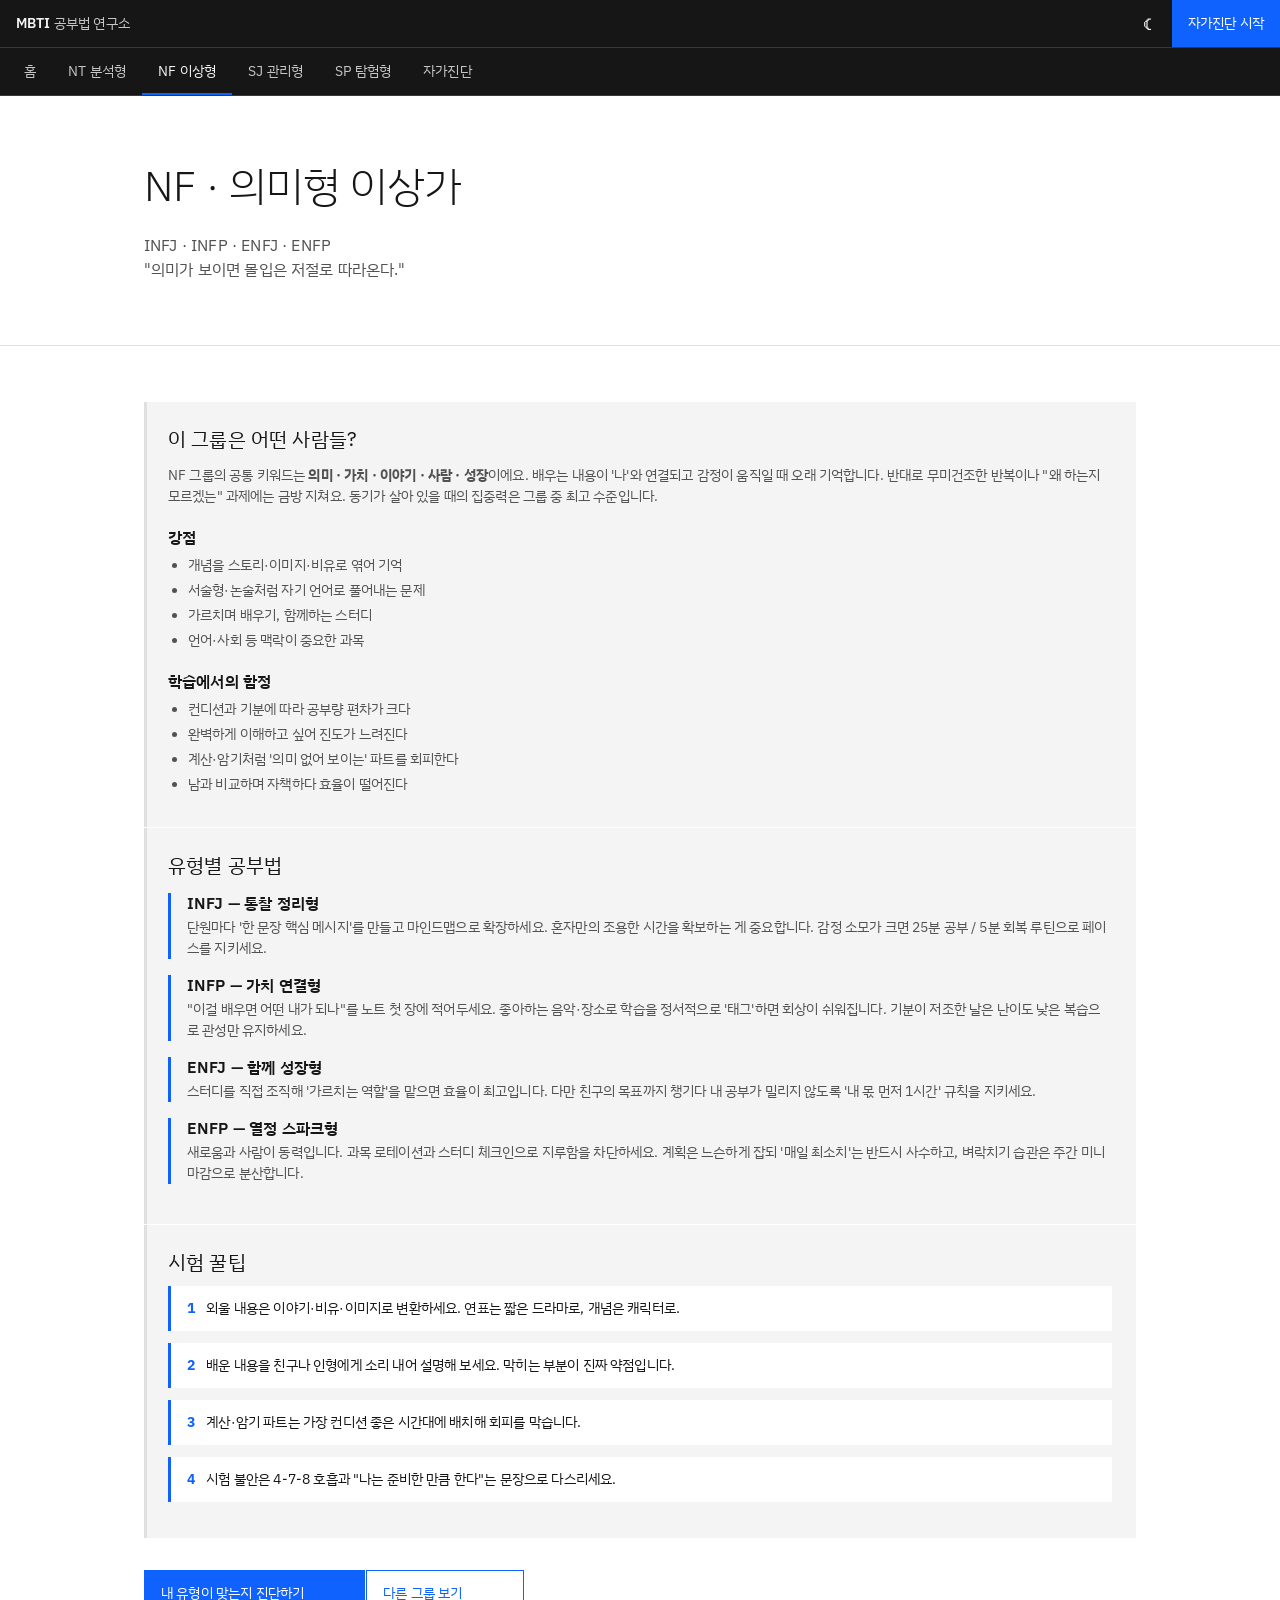
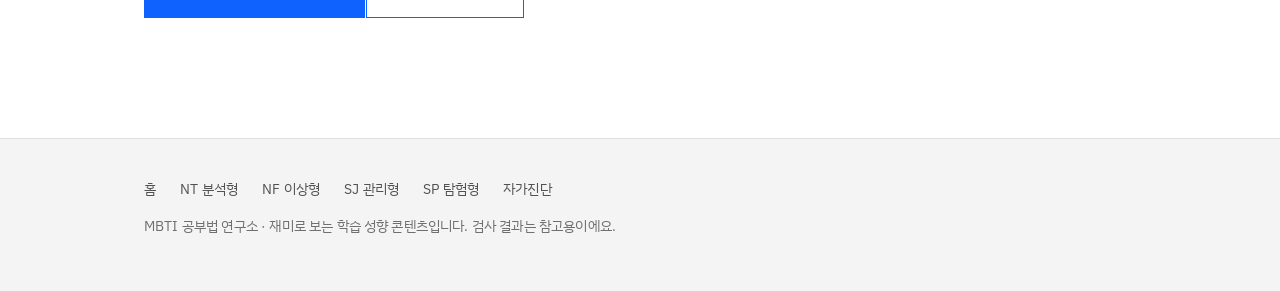
==== nf.html @ db561b2a "MBTI 공부법 연구소 정적 사이트 초기 구현 - index + NT/NF/SJ/SP 그룹 페이지 + 10문항 자가진단(test.html) - 공부 습관 점수 합산 후 최고점 그룹" ====
<!DOCTYPE html>
<html lang="ko">
<head>
  <meta charset="UTF-8" />
  <meta name="viewport" content="width=device-width, initial-scale=1" />
  <title>NF 의미형 이상가 공부법 — MBTI 공부법 연구소</title>
  <meta name="description" content="NF(INFJ·INFP·ENFJ·ENFP)의 학습 성향, 강점과 함정, 유형별 공부법과 시험 팁." />
  <script>try{var t=localStorage.getItem("theme");if(t==="dark"||(!t&&window.matchMedia("(prefers-color-scheme:dark)").matches)){document.documentElement.setAttribute("data-theme","dark")}else if(t==="light"){document.documentElement.setAttribute("data-theme","light")}}catch(e){}</script>
  <link rel="preconnect" href="https://fonts.googleapis.com" />
  <link rel="preconnect" href="https://fonts.gstatic.com" crossorigin />
  <link rel="stylesheet" href="https://fonts.googleapis.com/css2?family=IBM+Plex+Sans:wght@300;400;600&family=IBM+Plex+Sans+KR:wght@300;400;600&display=swap" />
  <link rel="stylesheet" href="css/style.css" />
</head>
<body>
  <header id="site-header" class="site-header"></header>
  <main>
    <section class="hero">
      <div class="container">
        <h1>NF · 의미형 이상가</h1>
        <p>INFJ · INFP · ENFJ · ENFP<br />"의미가 보이면 몰입은 저절로 따라온다."</p>
      </div>
    </section>

    <section class="section">
      <div class="container">
        <div class="prose">
          <h3>이 그룹은 어떤 사람들?</h3>
          <p>NF 그룹의 공통 키워드는 <strong>의미 · 가치 · 이야기 · 사람 · 성장</strong>이에요. 배우는 내용이 '나'와 연결되고 감정이 움직일 때 오래 기억합니다. 반대로 무미건조한 반복이나 "왜 하는지 모르겠는" 과제에는 금방 지쳐요. 동기가 살아 있을 때의 집중력은 그룹 중 최고 수준입니다.</p>
          <h4>강점</h4>
          <ul>
            <li>개념을 스토리·이미지·비유로 엮어 기억</li>
            <li>서술형·논술처럼 자기 언어로 풀어내는 문제</li>
            <li>가르치며 배우기, 함께하는 스터디</li>
            <li>언어·사회 등 맥락이 중요한 과목</li>
          </ul>
          <h4>학습에서의 함정</h4>
          <ul>
            <li>컨디션과 기분에 따라 공부량 편차가 크다</li>
            <li>완벽하게 이해하고 싶어 진도가 느려진다</li>
            <li>계산·암기처럼 '의미 없어 보이는' 파트를 회피한다</li>
            <li>남과 비교하며 자책하다 효율이 떨어진다</li>
          </ul>
        </div>

        <div class="prose">
          <h3>유형별 공부법</h3>
          <div class="type-block">
            <h4>INFJ — 통찰 정리형</h4>
            <p>단원마다 '한 문장 핵심 메시지'를 만들고 마인드맵으로 확장하세요. 혼자만의 조용한 시간을 확보하는 게 중요합니다. 감정 소모가 크면 25분 공부 / 5분 회복 루틴으로 페이스를 지키세요.</p>
          </div>
          <div class="type-block">
            <h4>INFP — 가치 연결형</h4>
            <p>"이걸 배우면 어떤 내가 되나"를 노트 첫 장에 적어두세요. 좋아하는 음악·장소로 학습을 정서적으로 '태그'하면 회상이 쉬워집니다. 기분이 저조한 날은 난이도 낮은 복습으로 관성만 유지하세요.</p>
          </div>
          <div class="type-block">
            <h4>ENFJ — 함께 성장형</h4>
            <p>스터디를 직접 조직해 '가르치는 역할'을 맡으면 효율이 최고입니다. 다만 친구의 목표까지 챙기다 내 공부가 밀리지 않도록 '내 몫 먼저 1시간' 규칙을 지키세요.</p>
          </div>
          <div class="type-block">
            <h4>ENFP — 열정 스파크형</h4>
            <p>새로움과 사람이 동력입니다. 과목 로테이션과 스터디 체크인으로 지루함을 차단하세요. 계획은 느슨하게 잡되 '매일 최소치'는 반드시 사수하고, 벼락치기 습관은 주간 미니 마감으로 분산합니다.</p>
          </div>
        </div>

        <div class="prose">
          <h3>시험 꿀팁</h3>
          <div class="tip"><strong>1</strong> 외울 내용은 이야기·비유·이미지로 변환하세요. 연표는 짧은 드라마로, 개념은 캐릭터로.</div>
          <div class="tip"><strong>2</strong> 배운 내용을 친구나 인형에게 소리 내어 설명해 보세요. 막히는 부분이 진짜 약점입니다.</div>
          <div class="tip"><strong>3</strong> 계산·암기 파트는 가장 컨디션 좋은 시간대에 배치해 회피를 막습니다.</div>
          <div class="tip"><strong>4</strong> 시험 불안은 4-7-8 호흡과 "나는 준비한 만큼 한다"는 문장으로 다스리세요.</div>
        </div>

        <div class="btn-row">
          <a class="btn btn-primary" href="test.html">내 유형이 맞는지 진단하기</a>
          <a class="btn btn-ghost" href="index.html#groups">다른 그룹 보기</a>
        </div>
      </div>
    </section>
  </main>
  <footer id="site-footer" class="site-footer"></footer>
  <script src="js/common.js"></script>
</body>
</html>
---- css/style.css ----
/* MBTI 공부법 연구소 — IBM Carbon Design System 기반 스타일 */

/* ── 디자인 토큰: 라이트 (Carbon White 테마) ── */
:root {
  --background: #ffffff;
  --layer: #f4f4f4;
  --layer-hover: #e8e8e8;
  --layer-accent: #e0e0e0;
  --border-subtle: #e0e0e0;
  --border-strong: #8d8d8d;
  --text-primary: #161616;
  --text-secondary: #525252;
  --text-helper: #6f6f6f;
  --link: #0f62fe;
  --link-hover: #0043ce;
  --interactive: #0f62fe;
  --button-primary: #0f62fe;
  --button-primary-hover: #0353e9;
  --button-primary-active: #002d9c;
  --support-error: #da1e28;
  --focus: #0f62fe;
  --field: #f4f4f4;
  --maxw: 1056px;
}

/* ── 디자인 토큰: 다크 (Carbon Gray 100 테마) ── */
:root[data-theme="dark"] {
  --background: #161616;
  --layer: #262626;
  --layer-hover: #333333;
  --layer-accent: #393939;
  --border-subtle: #393939;
  --border-strong: #6f6f6f;
  --text-primary: #f4f4f4;
  --text-secondary: #c6c6c6;
  --text-helper: #8d8d8d;
  --link: #78a9ff;
  --link-hover: #a6c8ff;
  --interactive: #4589ff;
  --support-error: #ff8389;
  --focus: #ffffff;
  --field: #262626;
}
@media (prefers-color-scheme: dark) {
  :root:not([data-theme="light"]) {
    --background: #161616;
    --layer: #262626;
    --layer-hover: #333333;
    --layer-accent: #393939;
    --border-subtle: #393939;
    --border-strong: #6f6f6f;
    --text-primary: #f4f4f4;
    --text-secondary: #c6c6c6;
    --text-helper: #8d8d8d;
    --link: #78a9ff;
    --link-hover: #a6c8ff;
    --interactive: #4589ff;
    --support-error: #ff8389;
    --focus: #ffffff;
    --field: #262626;
  }
}

*, *::before, *::after { box-sizing: border-box; }
html { scroll-behavior: smooth; }
[id] { scroll-margin-top: 6rem; }
body {
  margin: 0;
  font-family: "IBM Plex Sans", "IBM Plex Sans KR", system-ui, -apple-system,
    "Malgun Gothic", sans-serif;
  font-size: .875rem;
  line-height: 1.5;
  letter-spacing: .16px;
  background: var(--background);
  color: var(--text-primary);
  -webkit-font-smoothing: antialiased;
}
img { max-width: 100%; display: block; }
a { color: var(--link); text-decoration: none; }
a:hover { color: var(--link-hover); text-decoration: underline; }
:focus-visible { outline: 2px solid var(--focus); outline-offset: 2px; }

h1, h2, h3, h4 { margin: 0; font-weight: 400; line-height: 1.25; color: var(--text-primary); }
h1 { font-size: 2.625rem; font-weight: 300; letter-spacing: 0; }
h2 { font-size: 1.75rem; }
h3 { font-size: 1.25rem; }
h4 { font-size: 1rem; font-weight: 600; }

.container { max-width: var(--maxw); margin: 0 auto; padding: 0 32px; }

/* ── UI Shell 헤더 (2단: 마스트헤드 + 네비게이션) ── */
.site-header { position: sticky; top: 0; z-index: 8000; background: #161616; color: #f4f4f4; }
.masthead, .mastnav { display: flex; align-items: center; height: 48px; border-bottom: 1px solid #393939; }
.masthead { padding-left: 16px; }
.brand { font-size: .875rem; font-weight: 600; color: #f4f4f4; white-space: nowrap; }
.brand:hover { color: #f4f4f4; text-decoration: none; }
.brand b { font-weight: 400; color: #c6c6c6; }
.header-actions { display: flex; margin-left: auto; height: 100%; }
.icon-btn {
  width: 48px; height: 48px; border: 0; background: transparent; color: #f4f4f4;
  font-size: 1.15rem; cursor: pointer; display: flex; align-items: center; justify-content: center;
}
.icon-btn:hover { background: #333333; }
.header-cta {
  display: flex; align-items: center; height: 100%; padding: 0 16px;
  background: var(--button-primary); color: #fff; font-size: .875rem; border: 0;
  cursor: pointer; white-space: nowrap;
}
.header-cta:hover { background: var(--button-primary-hover); color: #fff; text-decoration: none; }
.mastnav { padding: 0 8px; overflow-x: auto; }
.mastnav a { display: flex; align-items: center; height: 48px; padding: 0 16px;
  color: #c6c6c6; font-size: .875rem; white-space: nowrap; }
.mastnav a:hover { background: #333333; color: #f4f4f4; text-decoration: none; }
.mastnav a.active { color: #f4f4f4; box-shadow: inset 0 -3px 0 0 var(--interactive); }

/* ── 히어로 ── */
.hero { padding: 64px 0; border-bottom: 1px solid var(--border-subtle); }
.hero h1 { max-width: 640px; }
.hero p { margin: 20px 0 0; max-width: 560px; font-size: 1rem; color: var(--text-secondary); }
.hero .cta { margin-top: 32px; }

/* ── 버튼 (Carbon) ── */
.btn {
  display: inline-flex; align-items: center; min-height: 48px;
  padding: 12px 60px 12px 16px; border: 1px solid transparent; border-radius: 0;
  font-family: inherit; font-size: .875rem; letter-spacing: .16px; text-align: left;
  cursor: pointer; transition: background 70ms cubic-bezier(0, 0, .38, .9);
}
.btn-primary { background: var(--button-primary); color: #fff; }
.btn-primary:hover { background: var(--button-primary-hover); color: #fff; text-decoration: none; }
.btn-primary:active { background: var(--button-primary-active); }
.btn-ghost { background: transparent; color: var(--link); border-color: var(--interactive); }
.btn-ghost:hover { background: var(--interactive); color: #fff; text-decoration: none; }
.btn-row { display: flex; flex-wrap: wrap; gap: 1px; }
.prose + .btn-row { margin-top: 32px; }

/* ── 섹션 ── */
.section { padding: 56px 0; }
.section > .container > h2 { margin-bottom: 8px; }
.section .lead { margin: 0 0 32px; color: var(--text-secondary); max-width: 600px; }

/* ── 그룹 카드 (Carbon 타일) ── */
.card-grid { display: grid; gap: 1px; background: var(--border-subtle);
  grid-template-columns: repeat(auto-fit, minmax(240px, 1fr)); }
.gcard { display: block; background: var(--layer); padding: 24px;
  border: 1px solid transparent; transition: background 110ms; }
.gcard:hover { background: var(--layer-hover); text-decoration: none; }
.gcard .tag { display: inline-block; font-size: .75rem; font-weight: 600; letter-spacing: .32px;
  color: #fff; background: var(--interactive); padding: 2px 8px; }
.gcard h3 { margin: 16px 0 4px; }
.gcard .types { margin: 0; font-size: .75rem; color: var(--text-helper); }
.gcard p { margin: 12px 0 0; color: var(--text-secondary); }

/* ── 본문 블록 ── */
.prose { background: var(--layer); border-left: 3px solid var(--border-subtle);
  padding: 24px 24px 24px 21px; margin-bottom: 1px; }
.prose h3 { color: var(--text-primary); }
.prose h4 { margin: 20px 0 6px; }
.prose ul { padding-left: 20px; margin: 8px 0; }
.prose li { margin: 4px 0; color: var(--text-secondary); }
.prose > p { color: var(--text-secondary); }
.tip { background: var(--background); border-left: 3px solid var(--interactive);
  padding: 12px 16px; margin: 12px 0; }
.tip strong { color: var(--interactive); margin-right: 8px; }
.type-block { border-left: 3px solid var(--interactive); padding-left: 16px; margin: 16px 0; }
.type-block h4 { margin: 0 0 4px; }
.type-block p { margin: 0; color: var(--text-secondary); }

/* ── 자가진단 ── */
.quiz .q { background: var(--layer); border-left: 3px solid var(--border-subtle);
  padding: 20px 20px 20px 17px; margin-bottom: 1px; }
.quiz .q > p { font-weight: 600; margin: 0 0 12px; }
.quiz .opt { display: block; padding: 12px 16px; background: var(--background);
  border: 1px solid var(--border-subtle); margin: 1px 0; cursor: pointer; }
.quiz .opt:hover { background: var(--layer-hover); }
.quiz .opt input { margin-right: 12px; accent-color: var(--interactive); }
.quiz .opt.checked { border-color: var(--interactive); box-shadow: inset 0 0 0 1px var(--interactive); }
.quiz-actions { margin: 32px 0; }
.error { color: var(--support-error); margin-top: 12px; }

/* ── 결과 ── */
.result { background: var(--layer); border-left: 3px solid var(--interactive); padding: 32px; }
.result .tag { color: var(--interactive); font-weight: 600; }
.result h2 { margin: 8px 0 12px; }
.result p { color: var(--text-secondary); }
.result .scores { display: flex; flex-wrap: wrap; gap: 8px; margin: 20px 0; }
.result .scores span { background: var(--layer-accent); color: var(--text-primary);
  padding: 4px 12px; font-size: .75rem; font-weight: 600; }
.result .scores span.top { background: var(--interactive); color: #fff; }
.result .btn-row { margin-top: 24px; }
#share-box input { background: var(--field); color: var(--text-primary);
  border: 0; border-bottom: 1px solid var(--border-strong); }

/* ── 푸터 ── */
.site-footer { background: var(--layer); border-top: 1px solid var(--border-subtle); margin-top: 64px; }
.site-footer .container { padding: 40px 32px; color: var(--text-helper); }
.site-footer .fnav { display: flex; flex-wrap: wrap; gap: 24px; margin-bottom: 16px; }
.site-footer .fnav a { color: var(--text-secondary); }

@media (max-width: 640px) {
  .container { padding: 0 16px; }
  .hero { padding: 40px 0; }
  .hero h1 { font-size: 2rem; }
  .brand { font-size: .8125rem; }
  .header-cta { padding: 0 12px; }
  .section { padding: 40px 0; }
  .btn { padding-right: 32px; }
}
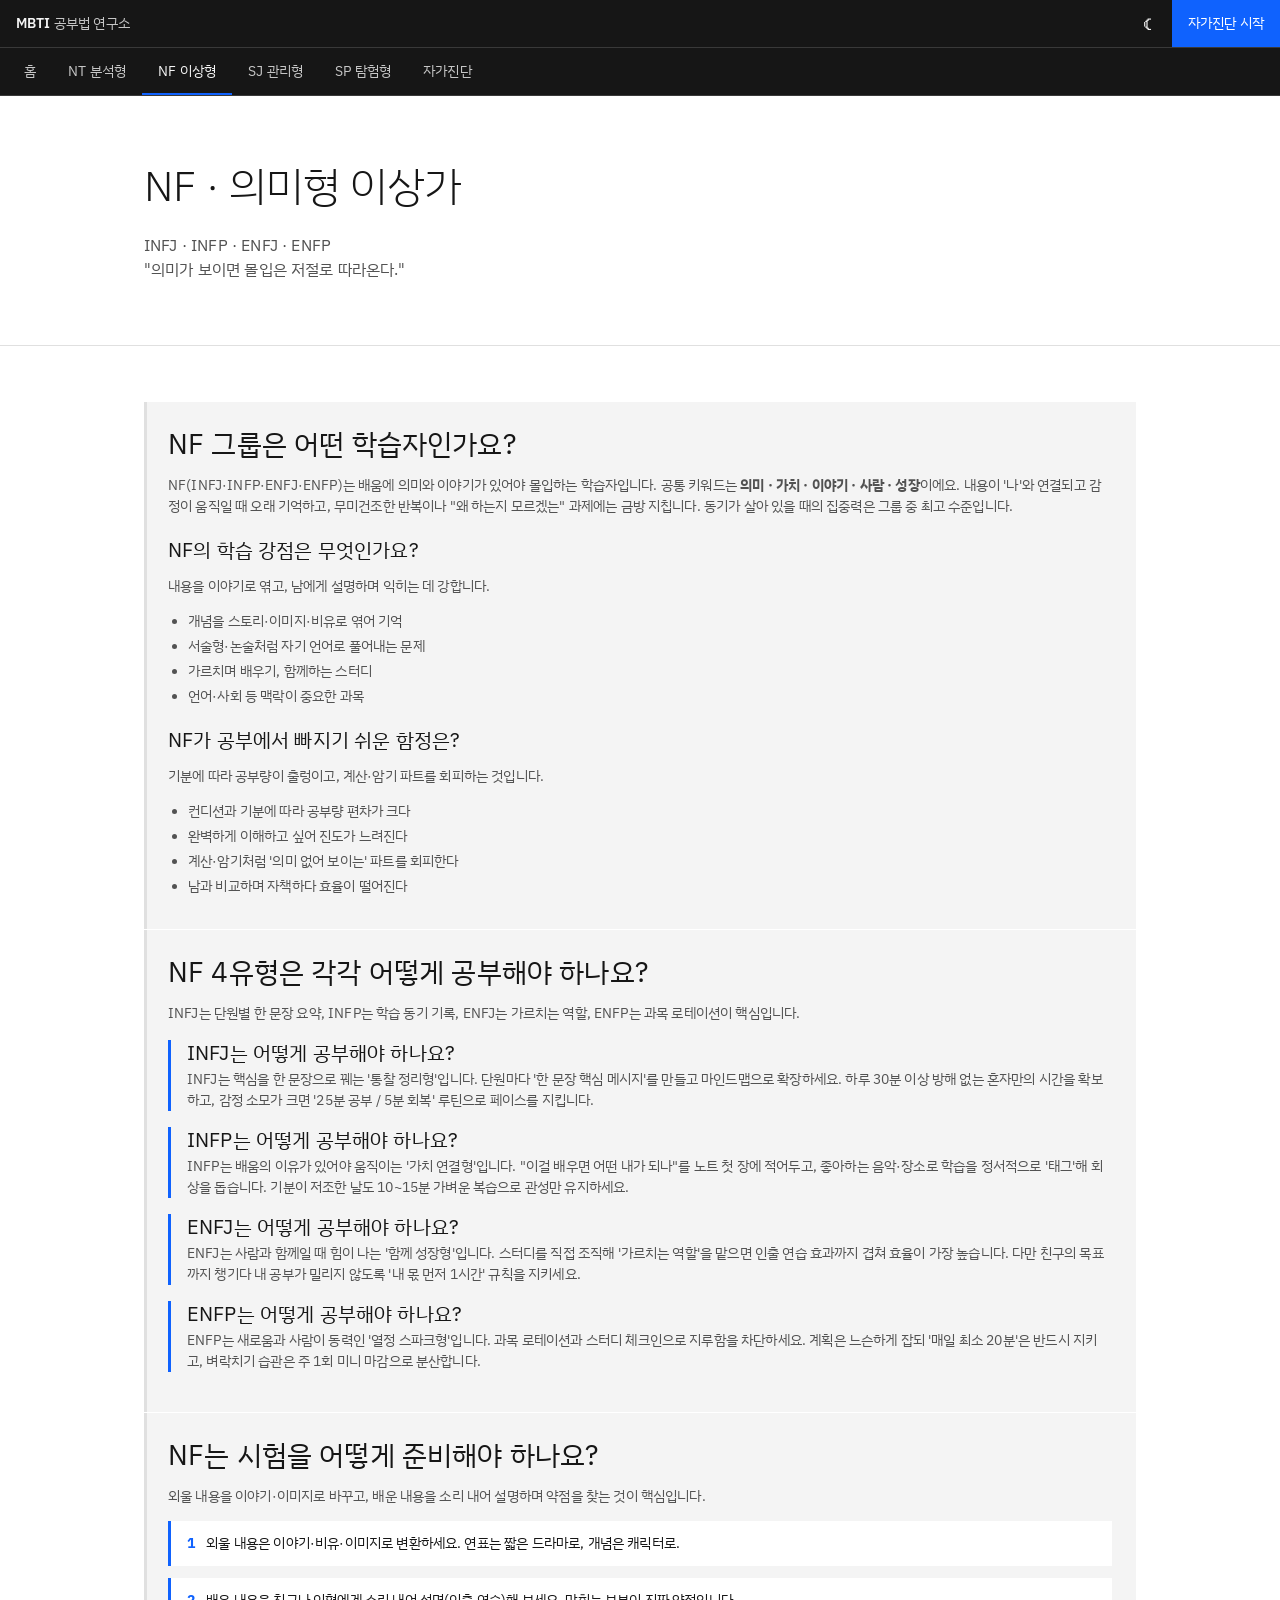
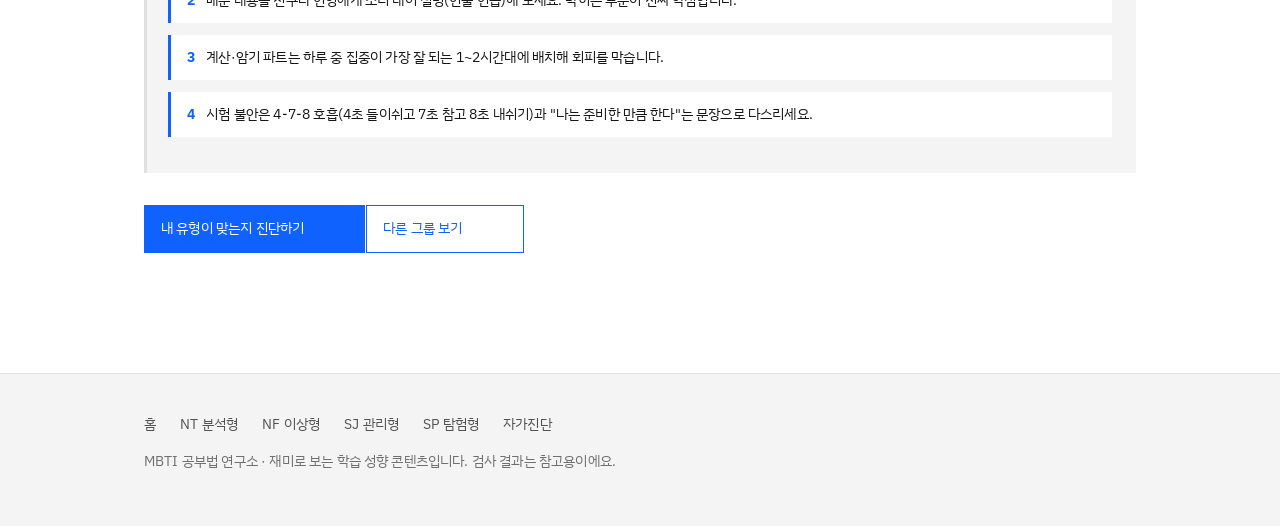
==== commit b6679707: "SEO/GEO 개선: 메타데이터·시맨틱 구조·sitemap/robots·질문형 소제목 - 페이지별 title/description 을 내용에 맞게 고유하게 재작성 - canonic" ====
--- a/nf.html
+++ b/nf.html
@@ -3,8 +3,16 @@
 <head>
   <meta charset="UTF-8" />
   <meta name="viewport" content="width=device-width, initial-scale=1" />
-  <title>NF 의미형 이상가 공부법 — MBTI 공부법 연구소</title>
-  <meta name="description" content="NF(INFJ·INFP·ENFJ·ENFP)의 학습 성향, 강점과 함정, 유형별 공부법과 시험 팁." />
+  <title>NF 의미형 이상가 공부법 — INFJ·INFP·ENFJ·ENFP | MBTI 공부법 연구소</title>
+  <meta name="description" content="의미와 이야기로 배우는 NF(INFJ·INFP·ENFJ·ENFP) 공부법. 감정 기복을 다루는 루틴, 4개 유형별 전략, 가르치며 외우는 시험 준비법을 정리했습니다." />
+  <link rel="canonical" href="https://mbti-test-olive-alpha.vercel.app/nf.html" />
+  <meta name="robots" content="index,follow" />
+  <meta property="og:type" content="article" />
+  <meta property="og:site_name" content="MBTI 공부법 연구소" />
+  <meta property="og:locale" content="ko_KR" />
+  <meta property="og:url" content="https://mbti-test-olive-alpha.vercel.app/nf.html" />
+  <meta property="og:title" content="NF 의미형 이상가 공부법 — INFJ·INFP·ENFJ·ENFP" />
+  <meta property="og:description" content="의미와 이야기로 배우는 NF 공부법. 감정 기복을 다루는 루틴, 4개 유형별 전략, 가르치며 외우는 시험 준비법." />
   <script>try{var t=localStorage.getItem("theme");if(t==="dark"||(!t&&window.matchMedia("(prefers-color-scheme:dark)").matches)){document.documentElement.setAttribute("data-theme","dark")}else if(t==="light"){document.documentElement.setAttribute("data-theme","light")}}catch(e){}</script>
   <link rel="preconnect" href="https://fonts.googleapis.com" />
   <link rel="preconnect" href="https://fonts.gstatic.com" crossorigin />
@@ -23,52 +31,56 @@
 
     <section class="section">
       <div class="container">
-        <div class="prose">
-          <h3>이 그룹은 어떤 사람들?</h3>
-          <p>NF 그룹의 공통 키워드는 <strong>의미 · 가치 · 이야기 · 사람 · 성장</strong>이에요. 배우는 내용이 '나'와 연결되고 감정이 움직일 때 오래 기억합니다. 반대로 무미건조한 반복이나 "왜 하는지 모르겠는" 과제에는 금방 지쳐요. 동기가 살아 있을 때의 집중력은 그룹 중 최고 수준입니다.</p>
-          <h4>강점</h4>
+        <section class="prose">
+          <h2>NF 그룹은 어떤 학습자인가요?</h2>
+          <p>NF(INFJ·INFP·ENFJ·ENFP)는 배움에 의미와 이야기가 있어야 몰입하는 학습자입니다. 공통 키워드는 <strong>의미 · 가치 · 이야기 · 사람 · 성장</strong>이에요. 내용이 '나'와 연결되고 감정이 움직일 때 오래 기억하고, 무미건조한 반복이나 "왜 하는지 모르겠는" 과제에는 금방 지칩니다. 동기가 살아 있을 때의 집중력은 그룹 중 최고 수준입니다.</p>
+          <h3>NF의 학습 강점은 무엇인가요?</h3>
+          <p>내용을 이야기로 엮고, 남에게 설명하며 익히는 데 강합니다.</p>
           <ul>
             <li>개념을 스토리·이미지·비유로 엮어 기억</li>
             <li>서술형·논술처럼 자기 언어로 풀어내는 문제</li>
             <li>가르치며 배우기, 함께하는 스터디</li>
             <li>언어·사회 등 맥락이 중요한 과목</li>
           </ul>
-          <h4>학습에서의 함정</h4>
+          <h3>NF가 공부에서 빠지기 쉬운 함정은?</h3>
+          <p>기분에 따라 공부량이 출렁이고, 계산·암기 파트를 회피하는 것입니다.</p>
           <ul>
             <li>컨디션과 기분에 따라 공부량 편차가 크다</li>
             <li>완벽하게 이해하고 싶어 진도가 느려진다</li>
             <li>계산·암기처럼 '의미 없어 보이는' 파트를 회피한다</li>
             <li>남과 비교하며 자책하다 효율이 떨어진다</li>
           </ul>
-        </div>
+        </section>
 
-        <div class="prose">
-          <h3>유형별 공부법</h3>
-          <div class="type-block">
-            <h4>INFJ — 통찰 정리형</h4>
-            <p>단원마다 '한 문장 핵심 메시지'를 만들고 마인드맵으로 확장하세요. 혼자만의 조용한 시간을 확보하는 게 중요합니다. 감정 소모가 크면 25분 공부 / 5분 회복 루틴으로 페이스를 지키세요.</p>
-          </div>
-          <div class="type-block">
-            <h4>INFP — 가치 연결형</h4>
-            <p>"이걸 배우면 어떤 내가 되나"를 노트 첫 장에 적어두세요. 좋아하는 음악·장소로 학습을 정서적으로 '태그'하면 회상이 쉬워집니다. 기분이 저조한 날은 난이도 낮은 복습으로 관성만 유지하세요.</p>
-          </div>
-          <div class="type-block">
-            <h4>ENFJ — 함께 성장형</h4>
-            <p>스터디를 직접 조직해 '가르치는 역할'을 맡으면 효율이 최고입니다. 다만 친구의 목표까지 챙기다 내 공부가 밀리지 않도록 '내 몫 먼저 1시간' 규칙을 지키세요.</p>
-          </div>
-          <div class="type-block">
-            <h4>ENFP — 열정 스파크형</h4>
-            <p>새로움과 사람이 동력입니다. 과목 로테이션과 스터디 체크인으로 지루함을 차단하세요. 계획은 느슨하게 잡되 '매일 최소치'는 반드시 사수하고, 벼락치기 습관은 주간 미니 마감으로 분산합니다.</p>
-          </div>
-        </div>
+        <section class="prose">
+          <h2>NF 4유형은 각각 어떻게 공부해야 하나요?</h2>
+          <p>INFJ는 단원별 한 문장 요약, INFP는 학습 동기 기록, ENFJ는 가르치는 역할, ENFP는 과목 로테이션이 핵심입니다.</p>
+          <article class="type-block">
+            <h3>INFJ는 어떻게 공부해야 하나요?</h3>
+            <p>INFJ는 핵심을 한 문장으로 꿰는 '통찰 정리형'입니다. 단원마다 '한 문장 핵심 메시지'를 만들고 마인드맵으로 확장하세요. 하루 30분 이상 방해 없는 혼자만의 시간을 확보하고, 감정 소모가 크면 '25분 공부 / 5분 회복' 루틴으로 페이스를 지킵니다.</p>
+          </article>
+          <article class="type-block">
+            <h3>INFP는 어떻게 공부해야 하나요?</h3>
+            <p>INFP는 배움의 이유가 있어야 움직이는 '가치 연결형'입니다. "이걸 배우면 어떤 내가 되나"를 노트 첫 장에 적어두고, 좋아하는 음악·장소로 학습을 정서적으로 '태그'해 회상을 돕습니다. 기분이 저조한 날도 10~15분 가벼운 복습으로 관성만 유지하세요.</p>
+          </article>
+          <article class="type-block">
+            <h3>ENFJ는 어떻게 공부해야 하나요?</h3>
+            <p>ENFJ는 사람과 함께일 때 힘이 나는 '함께 성장형'입니다. 스터디를 직접 조직해 '가르치는 역할'을 맡으면 인출 연습 효과까지 겹쳐 효율이 가장 높습니다. 다만 친구의 목표까지 챙기다 내 공부가 밀리지 않도록 '내 몫 먼저 1시간' 규칙을 지키세요.</p>
+          </article>
+          <article class="type-block">
+            <h3>ENFP는 어떻게 공부해야 하나요?</h3>
+            <p>ENFP는 새로움과 사람이 동력인 '열정 스파크형'입니다. 과목 로테이션과 스터디 체크인으로 지루함을 차단하세요. 계획은 느슨하게 잡되 '매일 최소 20분'은 반드시 지키고, 벼락치기 습관은 주 1회 미니 마감으로 분산합니다.</p>
+          </article>
+        </section>
 
-        <div class="prose">
-          <h3>시험 꿀팁</h3>
+        <section class="prose">
+          <h2>NF는 시험을 어떻게 준비해야 하나요?</h2>
+          <p>외울 내용을 이야기·이미지로 바꾸고, 배운 내용을 소리 내어 설명하며 약점을 찾는 것이 핵심입니다.</p>
           <div class="tip"><strong>1</strong> 외울 내용은 이야기·비유·이미지로 변환하세요. 연표는 짧은 드라마로, 개념은 캐릭터로.</div>
-          <div class="tip"><strong>2</strong> 배운 내용을 친구나 인형에게 소리 내어 설명해 보세요. 막히는 부분이 진짜 약점입니다.</div>
-          <div class="tip"><strong>3</strong> 계산·암기 파트는 가장 컨디션 좋은 시간대에 배치해 회피를 막습니다.</div>
-          <div class="tip"><strong>4</strong> 시험 불안은 4-7-8 호흡과 "나는 준비한 만큼 한다"는 문장으로 다스리세요.</div>
-        </div>
+          <div class="tip"><strong>2</strong> 배운 내용을 친구나 인형에게 소리 내어 설명(인출 연습)해 보세요. 막히는 부분이 진짜 약점입니다.</div>
+          <div class="tip"><strong>3</strong> 계산·암기 파트는 하루 중 집중이 가장 잘 되는 1~2시간대에 배치해 회피를 막습니다.</div>
+          <div class="tip"><strong>4</strong> 시험 불안은 4-7-8 호흡(4초 들이쉬고 7초 참고 8초 내쉬기)과 "나는 준비한 만큼 한다"는 문장으로 다스리세요.</div>
+        </section>
 
         <div class="btn-row">
           <a class="btn btn-primary" href="test.html">내 유형이 맞는지 진단하기</a>
--- a/css/style.css
+++ b/css/style.css
@@ -154,8 +154,8 @@
 /* ── 본문 블록 ── */
 .prose { background: var(--layer); border-left: 3px solid var(--border-subtle);
   padding: 24px 24px 24px 21px; margin-bottom: 1px; }
-.prose h3 { color: var(--text-primary); }
-.prose h4 { margin: 20px 0 6px; }
+.prose h2 { color: var(--text-primary); }
+.prose h3 { margin: 20px 0 6px; }
 .prose ul { padding-left: 20px; margin: 8px 0; }
 .prose li { margin: 4px 0; color: var(--text-secondary); }
 .prose > p { color: var(--text-secondary); }
@@ -163,7 +163,7 @@
   padding: 12px 16px; margin: 12px 0; }
 .tip strong { color: var(--interactive); margin-right: 8px; }
 .type-block { border-left: 3px solid var(--interactive); padding-left: 16px; margin: 16px 0; }
-.type-block h4 { margin: 0 0 4px; }
+.type-block h3 { margin: 0 0 4px; }
 .type-block p { margin: 0; color: var(--text-secondary); }
 
 /* ── 자가진단 ── */
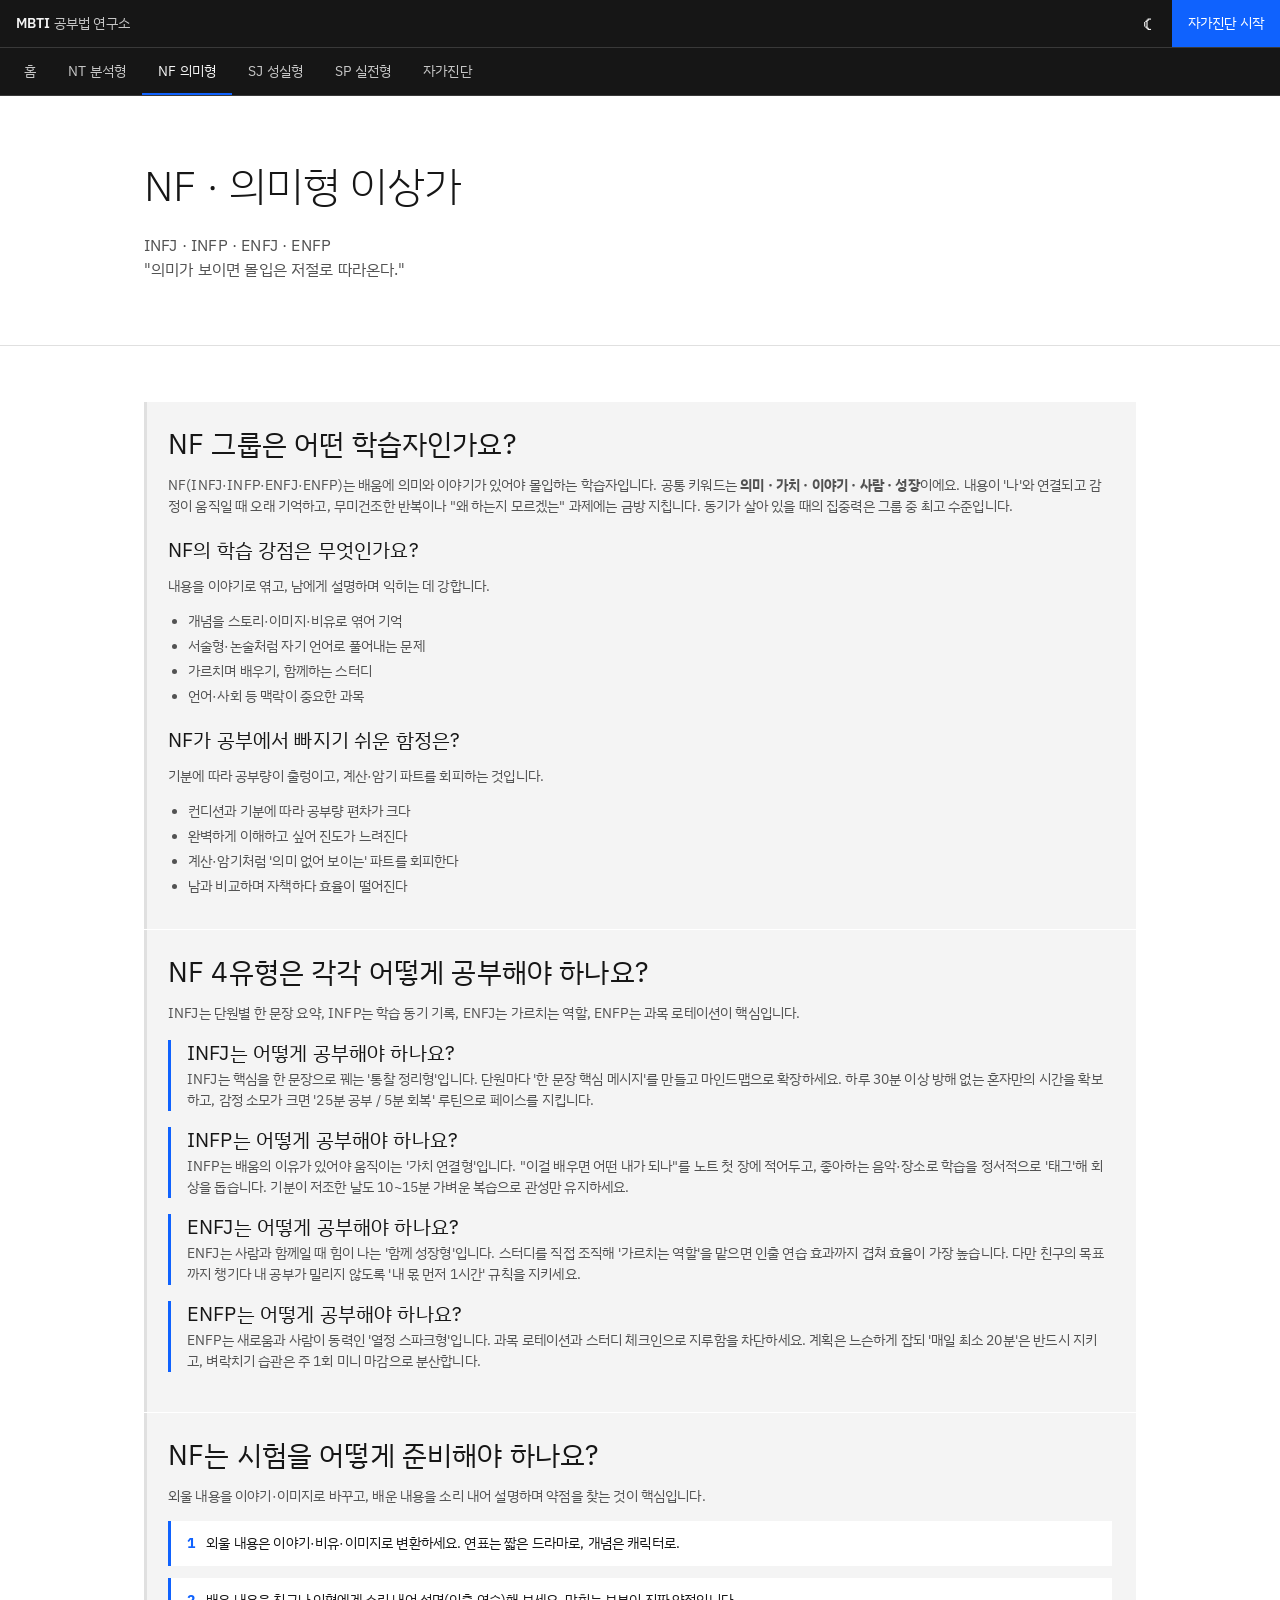
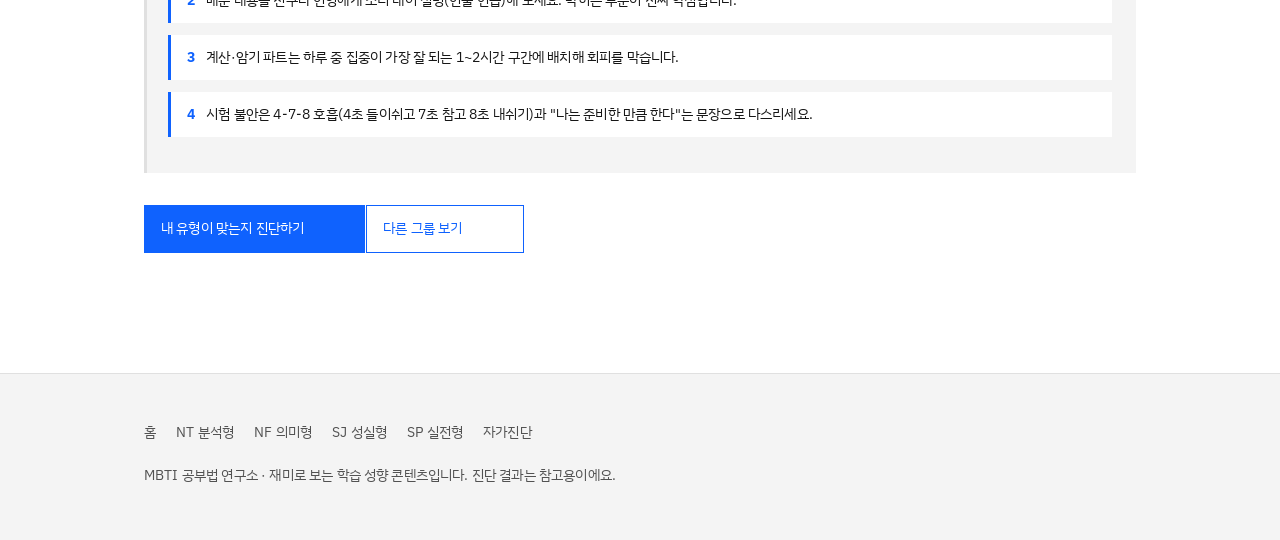
==== commit 5c22c0b3: "검수 반영: 메타 설명 축약 · JSON-LD 추가 · 모바일 폴리시 · 컨텐츠 정리 SEO - nt/nf/sj/sp/test meta·og description 80자 이내로 축" ====
--- a/nf.html
+++ b/nf.html
@@ -3,8 +3,16 @@
 <head>
   <meta charset="UTF-8" />
   <meta name="viewport" content="width=device-width, initial-scale=1" />
+  <!-- Google Analytics 4 (gtag.js) -->
+  <script async src="https://www.googletagmanager.com/gtag/js?id=G-RVWQMGBSQZ"></script>
+  <script>
+    window.dataLayer = window.dataLayer || [];
+    function gtag(){dataLayer.push(arguments);}
+    gtag("js", new Date());
+    gtag("config", "G-RVWQMGBSQZ");
+  </script>
   <title>NF 의미형 이상가 공부법 — INFJ·INFP·ENFJ·ENFP | MBTI 공부법 연구소</title>
-  <meta name="description" content="의미와 이야기로 배우는 NF(INFJ·INFP·ENFJ·ENFP) 공부법. 감정 기복을 다루는 루틴, 4개 유형별 전략, 가르치며 외우는 시험 준비법을 정리했습니다." />
+  <meta name="description" content="INFJ·INFP·ENFJ·ENFP 공부법. 감정 기복을 다루는 루틴, 4개 유형별 전략, 가르치며 외우는 시험 준비법." />
   <link rel="canonical" href="https://mbti-test-olive-alpha.vercel.app/nf.html" />
   <meta name="robots" content="index,follow" />
   <meta property="og:type" content="article" />
@@ -12,12 +20,63 @@
   <meta property="og:locale" content="ko_KR" />
   <meta property="og:url" content="https://mbti-test-olive-alpha.vercel.app/nf.html" />
   <meta property="og:title" content="NF 의미형 이상가 공부법 — INFJ·INFP·ENFJ·ENFP" />
-  <meta property="og:description" content="의미와 이야기로 배우는 NF 공부법. 감정 기복을 다루는 루틴, 4개 유형별 전략, 가르치며 외우는 시험 준비법." />
+  <meta property="og:description" content="INFJ·INFP·ENFJ·ENFP 공부법. 감정 기복을 다루는 루틴, 4개 유형별 전략, 가르치며 외우는 시험 준비법." />
+  <meta property="og:image" content="https://mbti-test-olive-alpha.vercel.app/og-image.png" />
+  <meta property="og:image:width" content="1200" />
+  <meta property="og:image:height" content="630" />
+  <meta property="og:image:alt" content="NF(INFJ·INFP·ENFJ·ENFP) 유형별 공부법 안내" />
+  <meta name="twitter:card" content="summary_large_image" />
+  <meta name="twitter:image" content="https://mbti-test-olive-alpha.vercel.app/og-image.png" />
   <script>try{var t=localStorage.getItem("theme");if(t==="dark"||(!t&&window.matchMedia("(prefers-color-scheme:dark)").matches)){document.documentElement.setAttribute("data-theme","dark")}else if(t==="light"){document.documentElement.setAttribute("data-theme","light")}}catch(e){}</script>
   <link rel="preconnect" href="https://fonts.googleapis.com" />
   <link rel="preconnect" href="https://fonts.gstatic.com" crossorigin />
   <link rel="stylesheet" href="https://fonts.googleapis.com/css2?family=IBM+Plex+Sans:wght@300;400;600&family=IBM+Plex+Sans+KR:wght@300;400;600&display=swap" />
   <link rel="stylesheet" href="css/style.css" />
+  <script type="application/ld+json">
+  {
+    "@context": "https://schema.org",
+    "@graph": [
+      {
+        "@type": "Article",
+        "headline": "NF 의미형 이상가 공부법 — INFJ·INFP·ENFJ·ENFP",
+        "description": "INFJ·INFP·ENFJ·ENFP 공부법. 감정 기복을 다루는 루틴, 4개 유형별 전략, 가르치며 외우는 시험 준비법.",
+        "image": "https://mbti-test-olive-alpha.vercel.app/og-image.png",
+        "inLanguage": "ko",
+        "mainEntityOfPage": "https://mbti-test-olive-alpha.vercel.app/nf.html",
+        "author": { "@type": "Organization", "name": "MBTI 공부법 연구소" },
+        "publisher": {
+          "@type": "Organization",
+          "name": "MBTI 공부법 연구소",
+          "logo": { "@type": "ImageObject", "url": "https://mbti-test-olive-alpha.vercel.app/og-image.png" }
+        },
+        "datePublished": "2026-08-27",
+        "dateModified": "2026-08-27"
+      },
+      {
+        "@type": "BreadcrumbList",
+        "itemListElement": [
+          { "@type": "ListItem", "position": 1, "name": "홈", "item": "https://mbti-test-olive-alpha.vercel.app/" },
+          { "@type": "ListItem", "position": 2, "name": "NF 의미형 이상가", "item": "https://mbti-test-olive-alpha.vercel.app/nf.html" }
+        ]
+      },
+      {
+        "@type": "FAQPage",
+        "mainEntity": [
+          {
+            "@type": "Question",
+            "name": "NF 그룹은 어떤 학습자인가요?",
+            "acceptedAnswer": { "@type": "Answer", "text": "NF(INFJ·INFP·ENFJ·ENFP)는 배움에 의미와 이야기가 있어야 몰입하는 학습자입니다." }
+          },
+          {
+            "@type": "Question",
+            "name": "NF는 시험을 어떻게 준비해야 하나요?",
+            "acceptedAnswer": { "@type": "Answer", "text": "외울 내용을 이야기·이미지로 바꾸고, 배운 내용을 소리 내어 설명하며 약점을 찾는 것이 핵심입니다." }
+          }
+        ]
+      }
+    ]
+  }
+  </script>
 </head>
 <body>
   <header id="site-header" class="site-header"></header>
@@ -78,7 +137,7 @@
           <p>외울 내용을 이야기·이미지로 바꾸고, 배운 내용을 소리 내어 설명하며 약점을 찾는 것이 핵심입니다.</p>
           <div class="tip"><strong>1</strong> 외울 내용은 이야기·비유·이미지로 변환하세요. 연표는 짧은 드라마로, 개념은 캐릭터로.</div>
           <div class="tip"><strong>2</strong> 배운 내용을 친구나 인형에게 소리 내어 설명(인출 연습)해 보세요. 막히는 부분이 진짜 약점입니다.</div>
-          <div class="tip"><strong>3</strong> 계산·암기 파트는 하루 중 집중이 가장 잘 되는 1~2시간대에 배치해 회피를 막습니다.</div>
+          <div class="tip"><strong>3</strong> 계산·암기 파트는 하루 중 집중이 가장 잘 되는 1~2시간 구간에 배치해 회피를 막습니다.</div>
           <div class="tip"><strong>4</strong> 시험 불안은 4-7-8 호흡(4초 들이쉬고 7초 참고 8초 내쉬기)과 "나는 준비한 만큼 한다"는 문장으로 다스리세요.</div>
         </section>
 
--- a/css/style.css
+++ b/css/style.css
@@ -80,7 +80,7 @@
 a:hover { color: var(--link-hover); text-decoration: underline; }
 :focus-visible { outline: 2px solid var(--focus); outline-offset: 2px; }
 
-h1, h2, h3, h4 { margin: 0; font-weight: 400; line-height: 1.25; color: var(--text-primary); }
+h1, h2, h3, h4 { margin: 0; font-weight: 400; line-height: 1.25; color: var(--text-primary); word-break: keep-all; }
 h1 { font-size: 2.625rem; font-weight: 300; letter-spacing: 0; }
 h2 { font-size: 1.75rem; }
 h3 { font-size: 1.25rem; }
@@ -170,10 +170,11 @@
 .quiz .q { background: var(--layer); border-left: 3px solid var(--border-subtle);
   padding: 20px 20px 20px 17px; margin-bottom: 1px; }
 .quiz .q > p { font-weight: 600; margin: 0 0 12px; }
-.quiz .opt { display: block; padding: 12px 16px; background: var(--background);
+.quiz .opt { display: block; padding: 14px 16px; background: var(--background);
   border: 1px solid var(--border-subtle); margin: 1px 0; cursor: pointer; }
 .quiz .opt:hover { background: var(--layer-hover); }
-.quiz .opt input { margin-right: 12px; accent-color: var(--interactive); }
+.quiz .opt input { width: 18px; height: 18px; margin-right: 12px; vertical-align: middle;
+  accent-color: var(--interactive); }
 .quiz .opt.checked { border-color: var(--interactive); box-shadow: inset 0 0 0 1px var(--interactive); }
 .quiz-actions { margin: 32px 0; }
 .error { color: var(--support-error); margin-top: 12px; }
@@ -188,14 +189,16 @@
   padding: 4px 12px; font-size: .75rem; font-weight: 600; }
 .result .scores span.top { background: var(--interactive); color: #fff; }
 .result .btn-row { margin-top: 24px; }
-#share-box input { background: var(--field); color: var(--text-primary);
+.share-box { margin-top: 16px; }
+#share-box input { width: 100%; max-width: 520px; padding: 10px 12px; font: inherit;
+  background: var(--field); color: var(--text-primary);
   border: 0; border-bottom: 1px solid var(--border-strong); }
 
 /* ── 푸터 ── */
 .site-footer { background: var(--layer); border-top: 1px solid var(--border-subtle); margin-top: 64px; }
-.site-footer .container { padding: 40px 32px; color: var(--text-helper); }
-.site-footer .fnav { display: flex; flex-wrap: wrap; gap: 24px; margin-bottom: 16px; }
-.site-footer .fnav a { color: var(--text-secondary); }
+.site-footer .container { padding: 40px 32px; color: var(--text-secondary); }
+.site-footer .fnav { display: flex; flex-wrap: wrap; gap: 20px; margin-bottom: 12px; }
+.site-footer .fnav a { display: inline-block; padding: 8px 0; color: var(--text-secondary); }
 
 @media (max-width: 640px) {
   .container { padding: 0 16px; }
@@ -205,4 +208,10 @@
   .header-cta { padding: 0 12px; }
   .section { padding: 40px 0; }
   .btn { padding-right: 32px; }
-}
+  .btn-row .btn { flex: 1 1 100%; }
+  .result { padding: 24px 16px; }
+  .mastnav {
+    -webkit-mask-image: linear-gradient(to right, #000 calc(100% - 28px), transparent);
+    mask-image: linear-gradient(to right, #000 calc(100% - 28px), transparent);
+  }
+}
